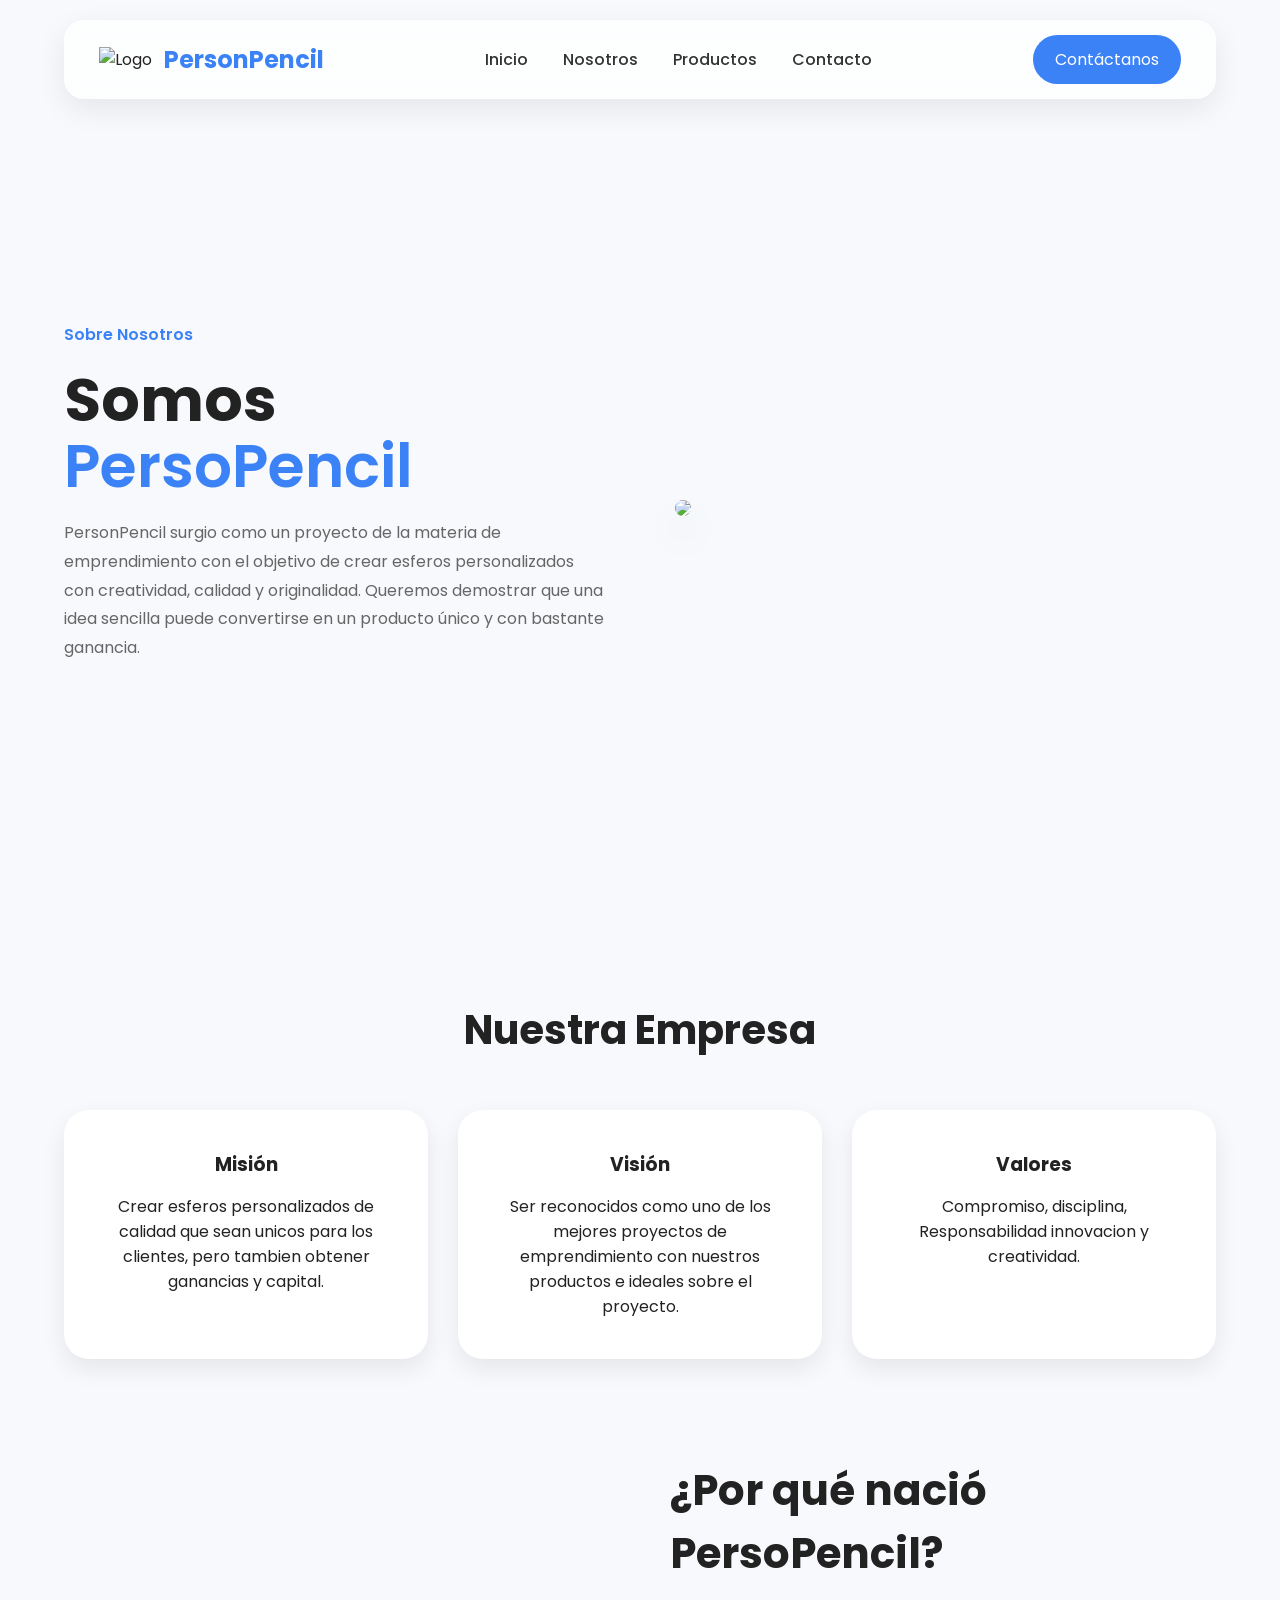
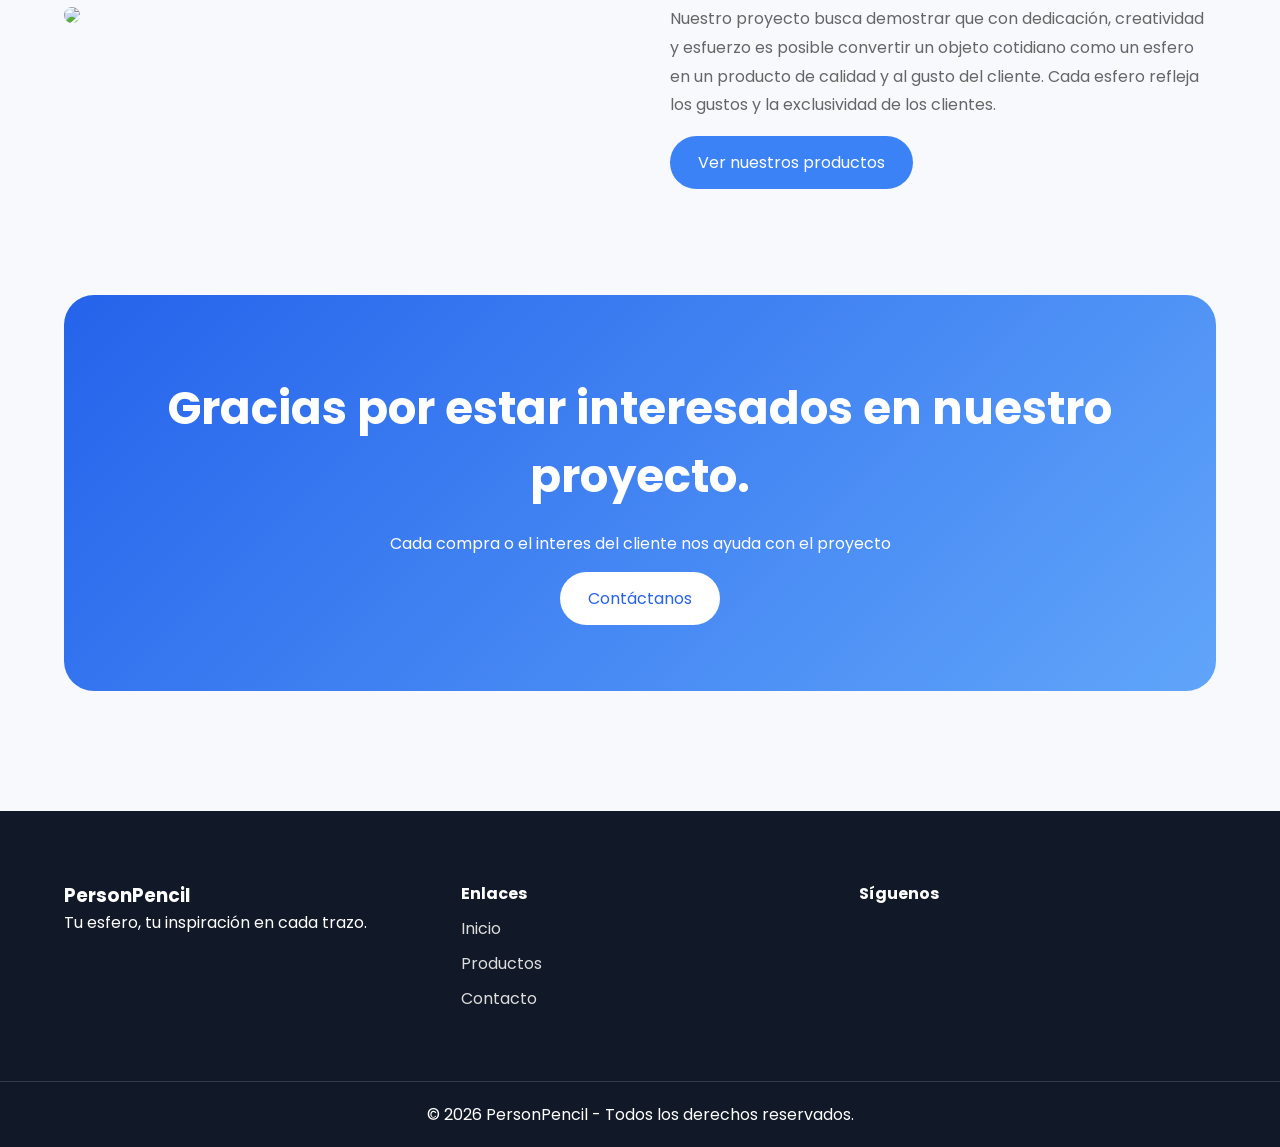
==== nosotros.html @ 51235d13 "Add files via upload" ====
<!DOCTYPE html>
<html lang="es">

<head>
    <meta charset="UTF-8">
    <meta name="viewport" content="width=device-width, initial-scale=1.0">
    <title>Nosotros | PersonPencil</title>

    <link rel="stylesheet" href="style.css">

    <link rel="preconnect" href="https://fonts.googleapis.com">
    <link href="https://fonts.googleapis.com/css2?family=Poppins:wght@300;400;500;700;800&display=swap" rel="stylesheet">

    <script src="https://kit.fontawesome.com/6b4c6aef0e.js" crossorigin="anonymous"></script>
</head>

<body>

<header>

<nav class="navbar">

<div class="logo">
<img src="https://i.imgur.com/bln92U7.png" alt="Logo">
<h2>PersonPencil</h2>
</div>

<ul>
<li><a href="index.html">Inicio</a></li>
<li><a href="nosotros.html" class="active">Nosotros</a></li>
<li><a href="productos.html">Productos</a></li>
<li><a href="contacto.html">Contacto</a></li>
</ul>

<a href="contacto.html" class="btn-nav">Contáctanos</a>

</nav>

</header>

<section class="hero">

<div class="hero-text">

<span>Sobre Nosotros</span>

<h1>Somos <span>PersoPencil</span></h1>

<p>

PersonPencil surgio como un proyecto de la materia de emprendimiento 
con el objetivo de crear esferos personalizados con creatividad, calidad y
originalidad. Queremos demostrar que una idea sencilla puede
convertirse en un producto único y con bastante ganancia.

</p>

</div>

<div class="hero-image">

<img src="https://images.unsplash.com/photo-1524995997946-a1c2e315a42f?auto=format&fit=crop&w=900&q=80">

</div>

</section>

<section class="features">

<h2>Nuestra Empresa</h2>

<div class="cards">

<div class="card">

<i class="fas fa-bullseye"></i>

<h3>Misión</h3>

<p>

Crear esferos personalizados de calidad que sean unicos para
los clientes, pero tambien obtener ganancias y capital.

</p>

</div>

<div class="card">

<i class="fas fa-eye"></i>

<h3>Visión</h3>

<p>

Ser reconocidos como uno de los mejores proyectos de emprendimiento
con nuestros productos e ideales sobre el proyecto.

</p>

</div>

<div class="card">

<i class="fas fa-heart"></i>

<h3>Valores</h3>

<p>

Compromiso, disciplina, Responsabilidad
innovacion y creatividad.

</p>

</div>

</div>

</section>

<section class="about-preview">

<div class="about-image">

<img src="3b34cf36-e1fe-47bc-b9a7-1c0f1e8dfeb0.jfif">

</div>

<div class="about-text">

<h2>¿Por qué nació PersoPencil?</h2>

<p>

Nuestro proyecto busca demostrar que con dedicación, creatividad y
esfuerzo es posible convertir un objeto cotidiano como un esfero
en un producto de calidad y al gusto del cliente.

Cada esfero refleja los gustos y la exclusividad de los clientes.

</p>

<a href="productos.html" class="btn-primary">

Ver nuestros productos

</a>

</div>

</section>

<section class="cta">

<h2>Gracias por estar interesados en nuestro proyecto.</h2>

<p>

Cada compra o el interes del cliente nos ayuda con el proyecto

</p>

<a href="contacto.html" class="btn-primary">

Contáctanos

</a>

</section>

<footer>

<div class="footer-content">

<div>

<h3>PersonPencil</h3>

<p>Tu esfero, tu inspiración en cada trazo.</p>

</div>

<div>

<h4>Enlaces</h4>

<a href="index.html">Inicio</a>

<a href="productos.html">Productos</a>

<a href="contacto.html">Contacto</a>

</div>

<div>

<h4>Síguenos</h4>

<i class="fab fa-facebook"></i>
<i class="fab fa-instagram"></i>
<i class="fab fa-whatsapp"></i>

</div>

</div>

<p class="copyright">

© 2026 PersonPencil - Todos los derechos reservados.

</p>

</footer>

<script src="script.js"></script>

</body>

</html>
---- style.css ----
*{
    margin:0;
    padding:0;
    box-sizing:border-box;
    font-family:'Poppins',sans-serif;
}

html{
    scroll-behavior:smooth;
}

body{
    background:#f7f9fc;
    color:#222;
}

/*================== NAVBAR ==================*/

header{
    width:100%;
    position:fixed;
    top:0;
    left:0;
    z-index:1000;
}

.navbar{
    width:90%;
    max-width:1400px;
    margin:auto;
    margin-top:20px;
    padding:15px 35px;
    display:flex;
    justify-content:space-between;
    align-items:center;
    background:rgba(255,255,255,.75);
    backdrop-filter:blur(15px);
    border-radius:20px;
    box-shadow:0 10px 30px rgba(0,0,0,.08);
}

.logo{
    display:flex;
    align-items:center;
    gap:10px;
}

.logo img{
    width:55px;
}

.logo h2{
    color:#3b82f6;
}

.navbar ul{
    display:flex;
    gap:35px;
    list-style:none;
}

.navbar ul li a{
    text-decoration:none;
    color:#333;
    font-weight:500;
    transition:.3s;
}

.navbar ul li a:hover,
.active{
    color:#3b82f6;
}

.btn-nav{
    text-decoration:none;
    background:#3b82f6;
    color:white;
    padding:12px 22px;
    border-radius:40px;
    transition:.3s;
}

.btn-nav:hover{
    background:#2563eb;
}

/*================ HERO =================*/

.hero{
    min-height:100vh;
    width:90%;
    max-width:1400px;
    margin:auto;
    display:flex;
    justify-content:space-between;
    align-items:center;
    gap:70px;
    padding-top:120px;
}

.hero-text{
    flex:1;
}

.hero-text span:first-child{
    color:#3b82f6;
    font-weight:600;
}

.hero-text h1{
    font-size:60px;
    margin:20px 0;
    line-height:1.1;
}

.hero-text h1 span{
    color:#3b82f6;
}

.hero-text p{
    color:#666;
    line-height:1.8;
    margin-bottom:35px;
}

.hero-buttons{
    display:flex;
    gap:20px;
}

.btn-primary{
    background:#3b82f6;
    color:white;
    text-decoration:none;
    padding:15px 28px;
    border-radius:50px;
    transition:.3s;
}

.btn-primary:hover{
    transform:translateY(-5px);
}

.btn-secondary{
    text-decoration:none;
    padding:15px 28px;
    border-radius:50px;
    border:2px solid #3b82f6;
    color:#3b82f6;
    transition:.3s;
}

.btn-secondary:hover{
    background:#3b82f6;
    color:white;
}

.hero-image{
    flex:1;
}

.hero-image img{
    width:100%;
    border-radius:25px;
    box-shadow:0 20px 40px rgba(0,0,0,.12);
}

/*================ FEATURES =================*/

.features{
    width:90%;
    max-width:1300px;
    margin:100px auto;
    text-align:center;
}

.features h2{
    font-size:40px;
    margin-bottom:50px;
}

.cards{
    display:grid;
    grid-template-columns:repeat(auto-fit,minmax(280px,1fr));
    gap:30px;
}

.card{
    background:white;
    padding:40px;
    border-radius:25px;
    transition:.4s;
    box-shadow:0 10px 25px rgba(0,0,0,.08);
}

.card:hover{
    transform:translateY(-12px);
}

.card i{
    font-size:45px;
    color:#3b82f6;
    margin-bottom:20px;
}

.card h3{
    margin-bottom:15px;
}

/*================ ABOUT =================*/

.about-preview{
    width:90%;
    max-width:1300px;
    margin:100px auto;
    display:flex;
    align-items:center;
    gap:60px;
}

.about-image,
.about-text{
    flex:1;
}

.about-image img{
    width:100%;
    border-radius:25px;
}

.about-text h2{
    font-size:42px;
    margin-bottom:20px;
}

.about-text p{
    color:#666;
    line-height:1.8;
    margin-bottom:30px;
}

/*================ CTA =================*/

.cta{
    width:90%;
    max-width:1200px;
    margin:120px auto;
    text-align:center;
    background:linear-gradient(135deg,#2563eb,#60a5fa);
    color:white;
    padding:80px 40px;
    border-radius:30px;
}

.cta h2{
    font-size:45px;
    margin-bottom:20px;
}

.cta p{
    margin-bottom:30px;
}

.cta .btn-primary{
    background:white;
    color:#2563eb;
}

/*================ FOOTER =================*/

footer{
    background:#111827;
    color:white;
    margin-top:120px;
}

.footer-content{
    width:90%;
    max-width:1300px;
    margin:auto;
    display:grid;
    grid-template-columns:repeat(auto-fit,minmax(250px,1fr));
    gap:40px;
    padding:70px 0;
}

.footer-content a{
    display:block;
    color:#ddd;
    margin-top:10px;
    text-decoration:none;
}

.footer-content i{
    font-size:25px;
    margin-right:15px;
    margin-top:20px;
    cursor:pointer;
}

.copyright{
    text-align:center;
    padding:20px;
    border-top:1px solid rgba(255,255,255,.15);
}

/*================ RESPONSIVE =================*/

@media(max-width:950px){

.navbar ul{
display:none;
}

.hero{
flex-direction:column;
text-align:center;
}

.hero h1{
font-size:42px;
}

.hero-buttons{
justify-content:center;
}

.about-preview{
flex-direction:column;
text-align:center;
}

.cta h2{
font-size:35px;
}

}
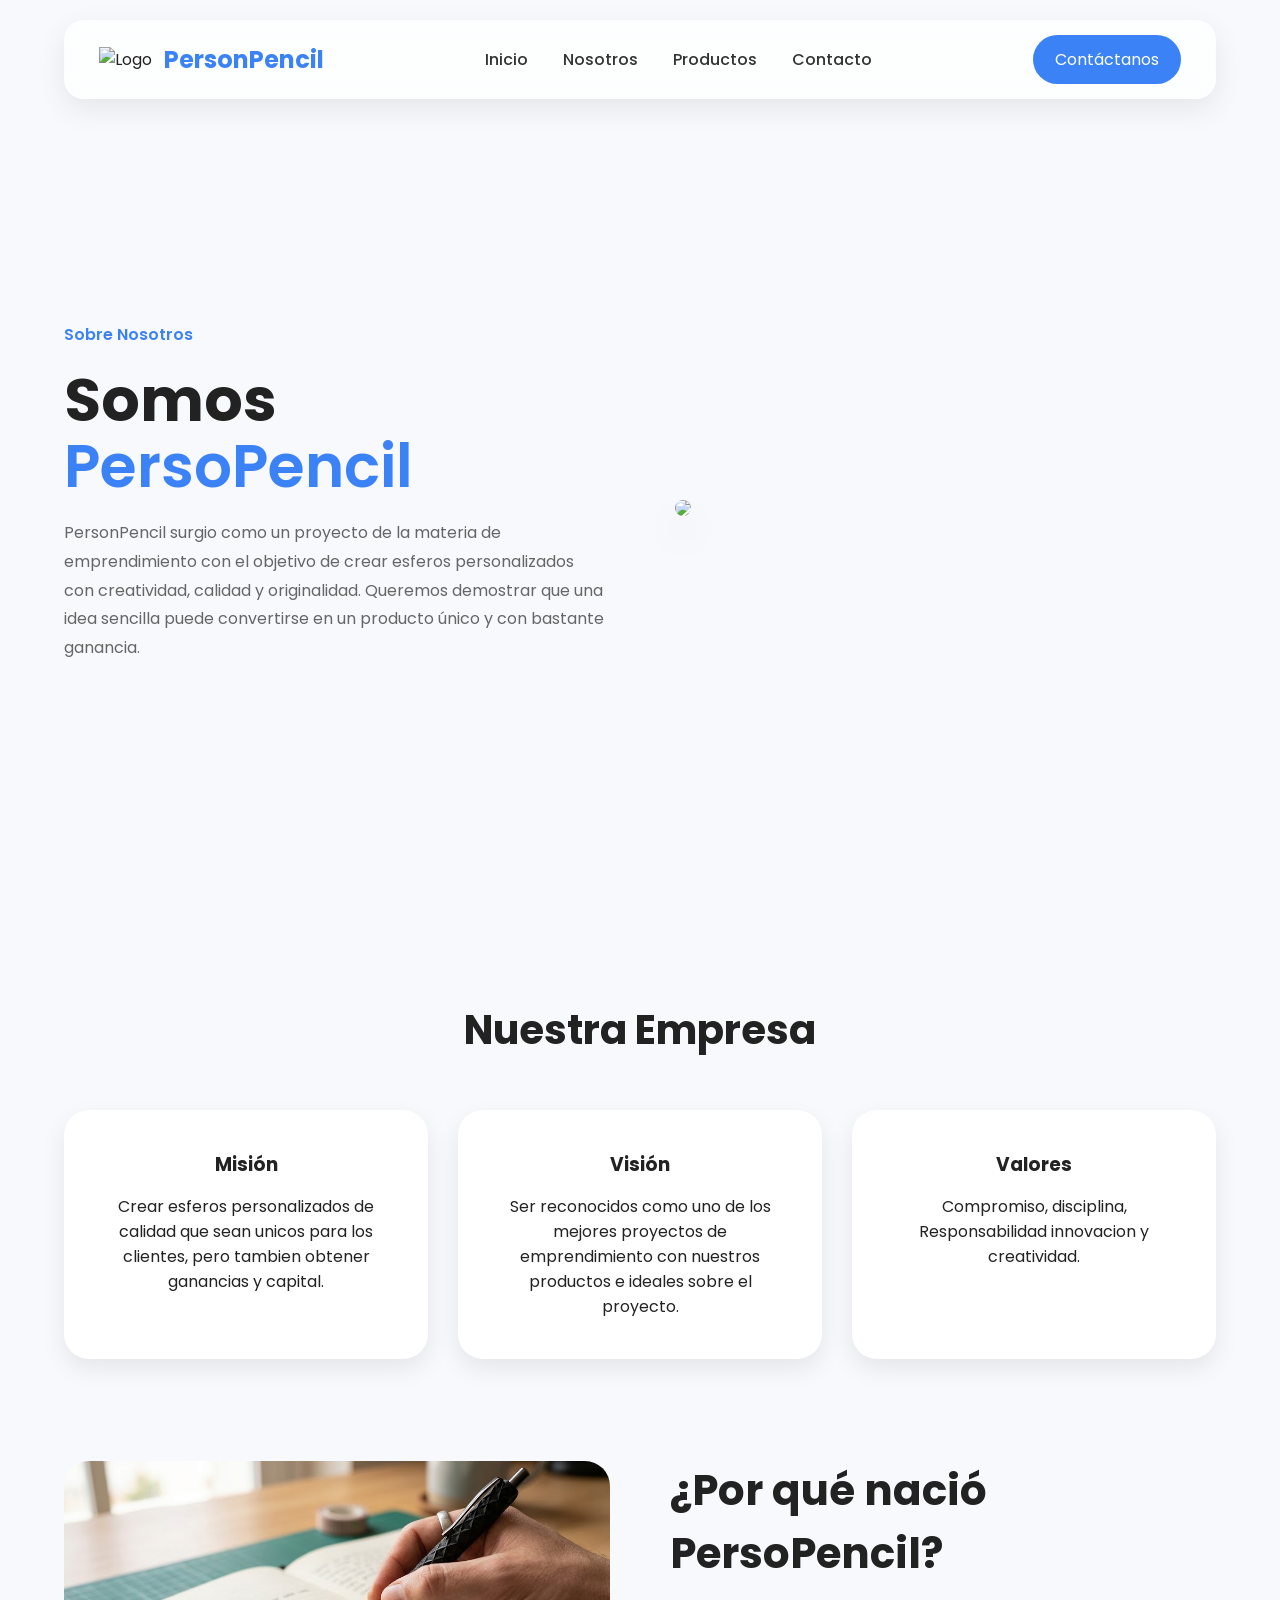
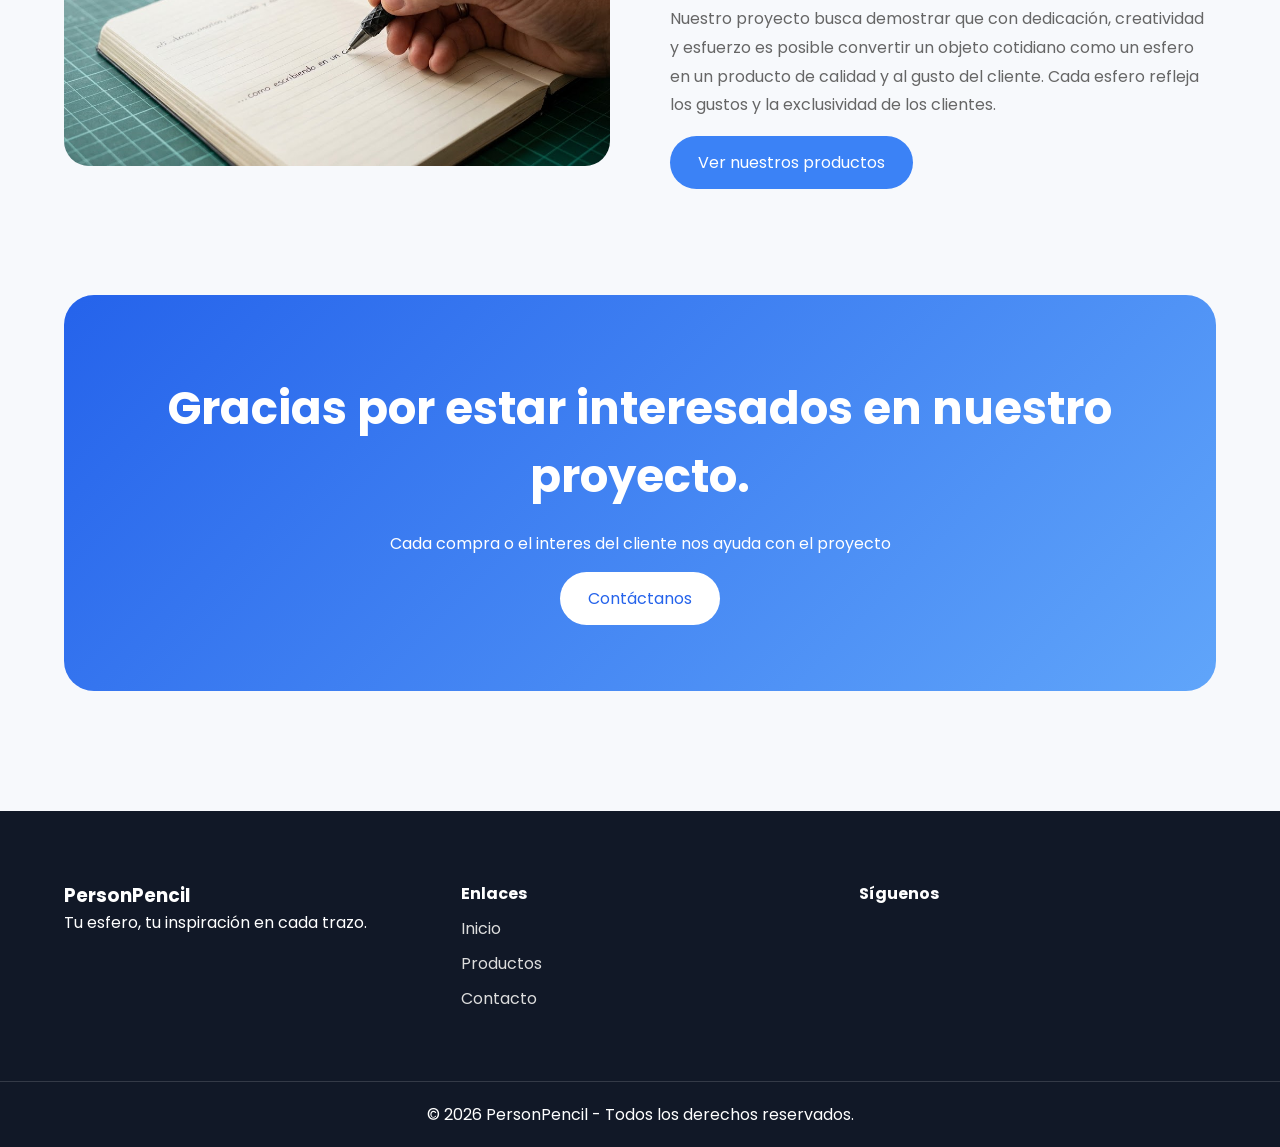
==== commit de82a251: "Fix HTML formatting and structure in nosotros.html" ====
--- a/nosotros.html
+++ b/nosotros.html
@@ -124,7 +124,7 @@
 
 <div class="about-image">
 
-<img src="3b34cf36-e1fe-47bc-b9a7-1c0f1e8dfeb0.jfif">
+<img src="img/3b34cf36-e1fe-47bc-b9a7-1c0f1e8dfeb0.jfif">
 
 </div>
 
@@ -218,4 +218,4 @@
 
 </body>
 
-</html>+</html>
